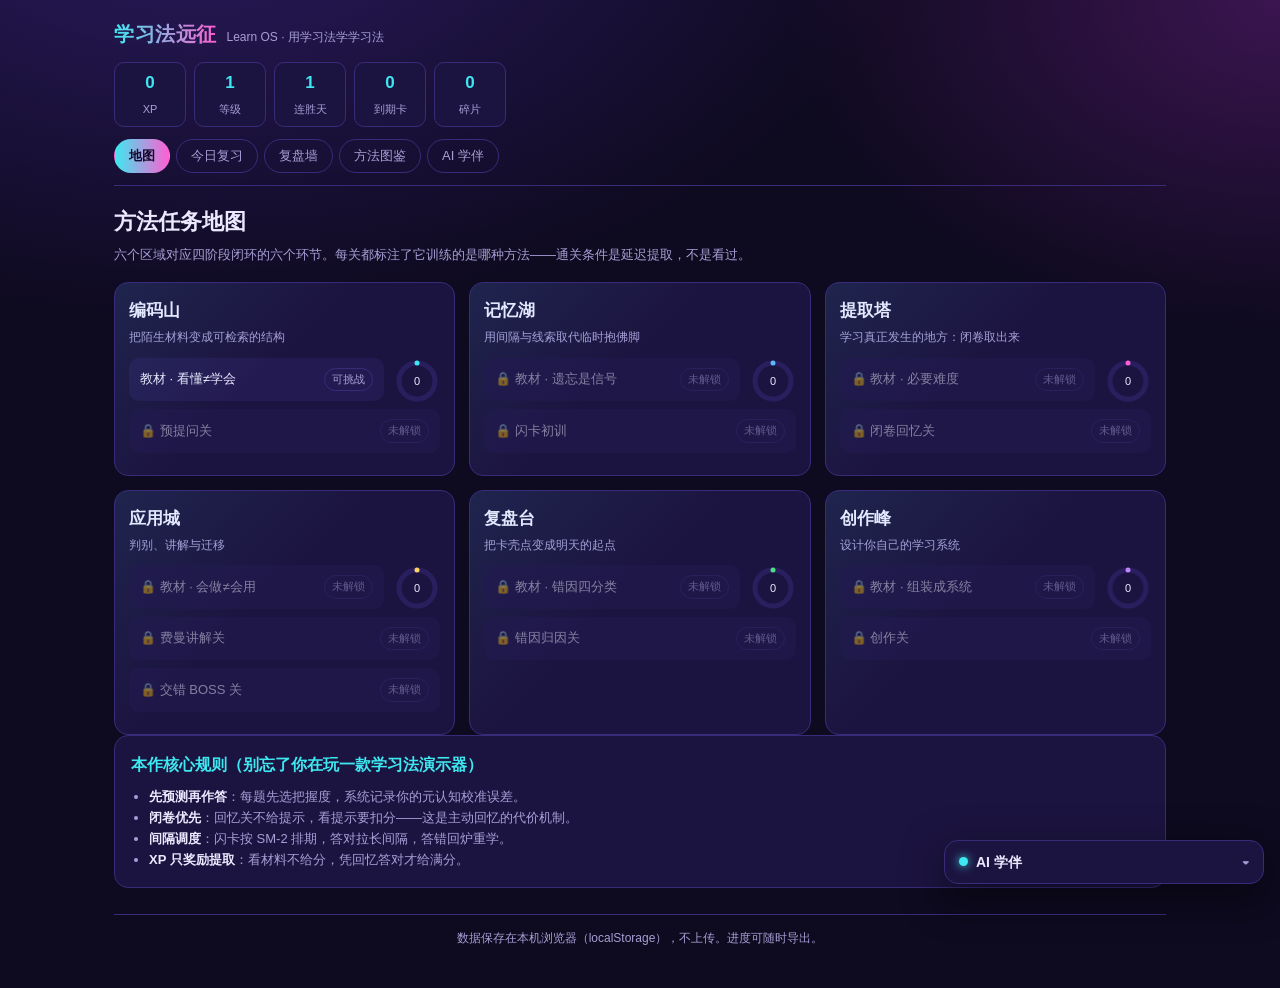
==== docs/index.html @ 6e278522 "docs: 加 GitHub Pages 在线试玩（脚手架 + 示例内容）" ====
<!DOCTYPE html>
<html lang="zh-CN">
<head>
<meta charset="utf-8">
<meta name="viewport" content="width=device-width,initial-scale=1,viewport-fit=cover">
<title>学习法远征 · Learn OS</title>
<link rel="stylesheet" href="styles.css">
</head>
<body>

<div id="app">

  <!-- ============ 顶部 HUD ============ -->
  <header class="hud">
    <div class="hud-left">
      <div class="logo">学习法远征</div>
      <div class="sub">Learn OS · 用学习法学学习法</div>
    </div>
    <div class="hud-stats">
      <div class="stat"><span class="v" id="hud-xp">0</span><span class="k">XP</span></div>
      <div class="stat"><span class="v" id="hud-lv">1</span><span class="k">等级</span></div>
      <div class="stat"><span class="v" id="hud-streak">0</span><span class="k">连胜天</span></div>
      <div class="stat"><span class="v" id="hud-due">0</span><span class="k">到期卡</span></div>
      <div class="stat"><span class="v" id="hud-frag">0</span><span class="k">碎片</span></div>
    </div>
    <nav class="hud-nav">
      <button class="tab active" data-view="map">地图</button>
      <button class="tab" data-view="recall">今日复习</button>
      <button class="tab" data-view="wall">复盘墙</button>
      <button class="tab" data-view="library">方法图鉴</button>
      <button class="tab" data-view="companion">AI 学伴</button>
    </nav>
  </header>

  <!-- ============ 主区 ============ -->
  <main id="main">

    <!-- ---------- 地图视图 ---------- -->
    <section class="view" id="view-map">
      <div class="view-head">
        <h1>方法任务地图</h1>
        <p>六个区域对应四阶段闭环的六个环节。每关都标注了它训练的是哪种方法——通关条件是延迟提取，不是看过。</p>
      </div>
      <div class="map" id="map-grid"></div>

      <div class="panel">
        <h3>本作核心规则（别忘了你在玩一款学习法演示器）</h3>
        <ul class="rules">
          <li><b>先预测再作答</b>：每题先选把握度，系统记录你的元认知校准误差。</li>
          <li><b>闭卷优先</b>：回忆关不给提示，看提示要扣分——这是主动回忆的代价机制。</li>
          <li><b>间隔调度</b>：闪卡按 SM-2 排期，答对拉长间隔，答错回炉重学。</li>
          <li><b>XP 只奖励提取</b>：看材料不给分，凭回忆答对才给满分。</li>
        </ul>
      </div>
    </section>

    <!-- ---------- 今日复习（SM-2 队列） ---------- -->
    <section class="view hidden" id="view-recall">
      <div class="view-head">
        <h1>今日复习队列</h1>
        <p>SM-2 调度：到期卡优先，新卡每日上限 20 张。评分决定下次出现的时间，答错立刻回炉。</p>
      </div>
      <div class="recall-wrap">
        <div class="card-box" id="recall-box">
          <div class="card-face" id="recall-front"></div>
          <div class="card-face hidden" id="recall-back"></div>
          <div class="card-meta" id="recall-meta"></div>
        </div>
        <div class="grade-row hidden" id="recall-grades">
          <button class="g g1" data-g="1">忘记</button>
          <button class="g g3" data-g="3">困难</button>
          <button class="g g4" data-g="4">良好</button>
          <button class="g g5" data-g="5">轻松</button>
        </div>
        <div class="row-btns">
          <button class="btn primary" id="recall-show">显示答案</button>
          <button class="btn ghost" id="recall-skip">跳过本张</button>
        </div>
        <div class="queue-info" id="queue-info"></div>
      </div>
    </section>

    <!-- ---------- 复盘墙 ---------- -->
    <section class="view hidden" id="view-wall">
      <div class="view-head">
        <h1>复盘成就墙</h1>
        <p>这里不显示你"学了多久"，只显示你能取出来多少。</p>
      </div>
      <div class="wall-grid">
        <div class="panel">
          <h3>六区域掌握度</h3>
          <div id="mastery-rings" class="rings"></div>
        </div>
        <div class="panel">
          <h3>错因分布</h3>
          <div id="mistake-bars" class="bars"></div>
          <p class="hint">知识性错误占比下降才算真进步；表达类错误下降可能只是熟练度。</p>
        </div>
        <div class="panel">
          <h3>元认知校准</h3>
          <div id="calib" class="calib"></div>
          <p class="hint">校准误差 = |预测正确率 − 实际正确率|。误差越小，你越清楚自己哪里不会。</p>
        </div>
        <div class="panel">
          <h3>连胜日历 · 近 14 天</h3>
          <div id="streak-cal" class="cal"></div>
        </div>
        <div class="panel">
          <h3>成就</h3>
          <div id="achv" class="achv"></div>
        </div>
        <div class="panel">
          <h3>数据导出</h3>
          <p class="hint">所有进度可导出，避免平台锁定与黑箱算法。</p>
          <div class="row-btns">
            <button class="btn" id="exp-csv">导出 Anki 卡包 (CSV)</button>
            <button class="btn" id="exp-json">导出学习日志 (JSON)</button>
            <button class="btn danger" id="exp-reset">清空进度</button>
          </div>
        </div>
      </div>
    </section>

    <!-- ---------- 方法图鉴 ---------- -->
    <section class="view hidden" id="view-library">
      <div class="view-head">
        <h1>18 种方法图鉴</h1>
        <p>按证据强度分层：第一梯队无条件优先，第二梯队基础扎实后叠加，辅助类只做配角，最后一类请当反面教材。</p>
        <div class="row-btns" id="lib-filter">
          <button class="btn small" data-f="all">全部 18</button>
          <button class="btn small" data-f="1">第一梯队</button>
          <button class="btn small" data-f="2">第二梯队</button>
          <button class="btn small" data-f="3">辅助</button>
          <button class="btn small" data-f="4">误传</button>
        </div>
      </div>
      <div class="lib-grid" id="lib-grid"></div>
    </section>

    <!-- ---------- AI 学伴 ---------- -->
    <section class="view hidden" id="view-companion">
      <div class="view-head">
        <h1>AI 学伴 · 提示词库</h1>
        <p>规则：AI 只做追问者、生成器、诊断者。默认不给你答案，你独立作答之后它才批改。下面是可直接复制的提示词。</p>
      </div>
      <div class="prompt-grid" id="prompt-grid"></div>
      <div class="panel">
        <h3>三条不可让渡的红线</h3>
        <ul class="rules">
          <li><b>先生成，后辅助</b>：任何任务先独立做，AI 只做批改与追问。</li>
          <li><b>答案不算产出</b>：不看 AI 文本重写一次，才算完成。</li>
          <li><b>事实必核查</b>：AI 给的数字与引用，一律二次检索。</li>
        </ul>
      </div>
    </section>

    <!-- ---------- 关卡视图 ---------- -->
    <section class="view hidden" id="view-level">
      <button class="btn ghost back" id="level-back">← 返回地图</button>
      <div class="level-head">
        <div class="lv-tag" id="lv-tag"></div>
        <h1 id="lv-title"></h1>
        <p id="lv-brief"></p>
        <div class="lv-method" id="lv-method"></div>
      </div>
      <div class="progress-line"><div class="progress-bar" id="lv-progress"></div></div>
      <div class="stage" id="lv-stage"></div>
      <div class="row-btns" id="lv-actions"></div>
      <div class="feedback hidden" id="lv-feedback"></div>
    </section>

  </main>

  <!-- ============ AI 学伴浮动面板 ============ -->
  <aside id="npc" class="npc">
    <div class="npc-head" id="npc-toggle">
      <span class="dot"></span>
      <span>AI 学伴</span>
      <span class="caret">▾</span>
    </div>
    <div class="npc-body" id="npc-body">
      <div class="chat" id="npc-chat"></div>
      <input id="npc-input" class="npc-input" placeholder="先写下你自己的答案，再让学伴追问…">
      <div class="row-btns">
        <button class="btn small" id="npc-ask">让学伴追问</button>
        <button class="btn small ghost" id="npc-mode">模式：只追问</button>
      </div>
      <div class="npc-tip">学伴默认不给答案。切到"批改"模式才会评价你的作答。</div>
    </div>
  </aside>

  <footer class="foot">
    数据保存在本机浏览器（localStorage），不上传。进度可随时导出。
  </footer>
</div>

<script src="data.js"></script>
<script src="lessons.js"></script>
<script src="engine.js"></script>
<script src="app.js"></script>
</body>
</html>
---- docs/styles.css ----
:root{
  --bg:#0e0a1f; --bg2:#161033; --panel:#1c1440; --panel2:#241a52;
  --line:#3a2b7a; --txt:#ece9ff; --dim:#a79fd6;
  --cyan:#3ee8f0; --mag:#ff5fd2; --gold:#ffd166; --ok:#4ade80; --bad:#ff6b6b;
  --radius:14px;
}
*{box-sizing:border-box;-webkit-tap-highlight-color:transparent}
html,body{margin:0;padding:0}
body{
  background:radial-gradient(1200px 700px at 15% -10%,#2a1a5e 0%,transparent 60%),
             radial-gradient(900px 600px at 100% 0%,#3b1550 0%,transparent 55%),
             var(--bg);
  color:var(--txt);
  font-family:-apple-system,BlinkMacSystemFont,"PingFang SC","Microsoft YaHei","Helvetica Neue",Arial,sans-serif;
  font-size:15px; line-height:1.6; min-height:100vh;
}
#app{max-width:1080px;margin:0 auto;padding:0 14px 40px}
.hidden{display:none !important}
h1{font-size:22px;margin:0 0 6px}
h3{margin:0 0 10px;font-size:16px;color:var(--cyan)}
p{margin:0 0 10px}

/* ---------- HUD ---------- */
.hud{padding:18px 0 12px;border-bottom:1px solid var(--line);margin-bottom:18px}
.hud-left{display:flex;align-items:baseline;gap:10px;flex-wrap:wrap}
.logo{font-size:20px;font-weight:800;letter-spacing:.5px;
  background:linear-gradient(90deg,var(--cyan),var(--mag));-webkit-background-clip:text;background-clip:text;color:transparent}
.sub{color:var(--dim);font-size:12px}
.hud-stats{display:flex;gap:8px;flex-wrap:wrap;margin:12px 0}
.stat{background:var(--panel);border:1px solid var(--line);border-radius:10px;padding:6px 12px;min-width:72px;text-align:center}
.stat .v{display:block;font-weight:800;font-size:17px;color:var(--cyan)}
.stat .k{font-size:11px;color:var(--dim)}
.hud-nav{display:flex;gap:6px;flex-wrap:wrap;margin-top:6px}
.tab{background:transparent;border:1px solid var(--line);color:var(--dim);
  padding:7px 14px;border-radius:999px;font-size:13px;cursor:pointer}
.tab.active{background:linear-gradient(90deg,var(--cyan),var(--mag));color:#12082a;border-color:transparent;font-weight:700}
.tab:hover{color:var(--txt)}

/* ---------- 通用 ---------- */
.view-head{margin-bottom:16px}
.view-head p{color:var(--dim);font-size:13px;max-width:720px}
.panel{background:var(--panel);border:1px solid var(--line);border-radius:var(--radius);padding:16px;margin-bottom:14px}
.rules{margin:0;padding-left:18px;color:var(--dim);font-size:13px}
.rules b{color:var(--txt)}
.hint{color:var(--dim);font-size:12px}
.btn{background:var(--panel2);border:1px solid var(--line);color:var(--txt);
  padding:10px 16px;border-radius:10px;cursor:pointer;font-size:14px}
.btn:hover{border-color:var(--cyan)}
.btn.primary{background:linear-gradient(90deg,var(--cyan),#5ab8ff);color:#0b0620;font-weight:700;border-color:transparent}
.btn.ghost{background:transparent}
.btn.danger{border-color:#7a2b4a;color:#ff9bb0}
.btn.small{padding:7px 12px;font-size:13px}
.btn:disabled{opacity:.45;cursor:not-allowed}
.row-btns{display:flex;gap:8px;flex-wrap:wrap;margin-top:12px}

/* ---------- 地图 ---------- */
.map{display:grid;grid-template-columns:repeat(auto-fill,minmax(300px,1fr));gap:14px}
.region{background:var(--panel);border:1px solid var(--line);border-radius:var(--radius);padding:14px;position:relative;overflow:hidden}
.region:before{content:"";position:absolute;inset:0;background:linear-gradient(135deg,rgba(62,232,240,.08),transparent 45%);pointer-events:none}
.region h2{margin:0 0 4px;font-size:17px}
.region .rdesc{color:var(--dim);font-size:12px;margin-bottom:10px}
.ring{width:46px;height:46px;float:right;margin-left:10px}
.lvlist{list-style:none;margin:0;padding:0}
.lvitem{display:flex;align-items:center;gap:10px;padding:9px 10px;border-radius:10px;
  background:var(--panel2);border:1px solid transparent;margin-bottom:8px;cursor:pointer;font-size:13px}
.lvitem:hover{border-color:var(--cyan)}
.lvitem.locked{opacity:.5;cursor:not-allowed}
.lvitem.done{border-color:rgba(74,222,128,.5)}
.lvitem .lvname{flex:1}
.lvitem .badge{font-size:11px;color:var(--dim);border:1px solid var(--line);padding:2px 7px;border-radius:999px}
.lvitem .best{color:var(--gold);font-size:12px;font-weight:700}

/* ---------- 闪卡 ---------- */
.recall-wrap{max-width:760px}
.card-box{background:var(--panel);border:1px solid var(--line);border-radius:16px;padding:26px 20px;min-height:190px;
  display:flex;flex-direction:column;justify-content:center;align-items:center;text-align:center}
.card-face{font-size:18px;line-height:1.7}
.card-face .q{color:var(--cyan);font-weight:700;display:block;margin-bottom:8px;font-size:14px}
.card-meta{margin-top:14px;font-size:12px;color:var(--dim)}
.grade-row{display:flex;gap:8px;margin-top:14px;flex-wrap:wrap}
.g{flex:1;min-width:80px;padding:12px;border-radius:10px;border:1px solid var(--line);background:var(--panel);color:var(--txt);cursor:pointer;font-size:14px}
.g1{border-color:#7a3b3b}.g3{border-color:#7a6a3b}.g4{border-color:#3b7a5a}.g5{border-color:#3b7a7a}
.g small{display:block;font-size:11px;color:var(--dim)}
.queue-info{margin-top:14px;color:var(--dim);font-size:13px}

/* ---------- 复盘墙 ---------- */
.wall-grid{display:grid;grid-template-columns:repeat(auto-fill,minmax(300px,1fr));gap:14px}
.rings{display:grid;grid-template-columns:repeat(3,1fr);gap:10px}
.ring-cell{text-align:center}
.ring-cell span{display:block;font-size:12px;color:var(--dim);margin-top:4px}
.bars .bar{margin-bottom:9px}
.bars .bar .lb{display:flex;justify-content:space-between;font-size:12px;color:var(--dim)}
.bars .bar .tr{height:8px;background:var(--panel2);border-radius:6px;overflow:hidden;margin-top:3px}
.bars .bar .fl{height:100%;background:linear-gradient(90deg,var(--mag),var(--cyan))}
.calib .big{font-size:30px;font-weight:800;color:var(--gold)}
.calib .sm{color:var(--dim);font-size:12px}
.cal{display:grid;grid-template-columns:repeat(14,1fr);gap:5px}
.cal i{height:26px;border-radius:6px;background:var(--panel2);display:block}
.cal i.on{background:linear-gradient(180deg,var(--cyan),var(--mag))}
.achv{display:flex;flex-wrap:wrap;gap:8px}
.achv span{border:1px solid var(--line);border-radius:999px;padding:5px 12px;font-size:12px;color:var(--dim)}
.achv span.got{border-color:var(--gold);color:var(--gold);font-weight:700}

/* ---------- 提示词 ---------- */
.prompt-grid{display:grid;grid-template-columns:repeat(auto-fill,minmax(320px,1fr));gap:14px}
.pcard{background:var(--panel);border:1px solid var(--line);border-radius:var(--radius);padding:14px}
.pcard h4{margin:0 0 4px;font-size:15px}
.pcard .role{font-size:12px;color:var(--mag);margin-bottom:8px}
.pcard pre{white-space:pre-wrap;background:#120c2c;border:1px solid var(--line);border-radius:10px;
  padding:10px;font-size:12.5px;color:#d8d2ff;margin:0 0 10px;line-height:1.6;
  font-family:-apple-system,"PingFang SC",sans-serif}

/* ---------- 关卡 ---------- */
.back{margin-bottom:12px}
.level-head{margin-bottom:14px}
.lv-tag{display:inline-block;font-size:12px;color:var(--cyan);border:1px solid var(--line);
  padding:3px 10px;border-radius:999px;margin-bottom:8px}
.lv-method{font-size:12px;color:var(--dim);margin-top:6px}
.lv-method b{color:var(--mag)}
.progress-line{height:6px;background:var(--panel2);border-radius:4px;overflow:hidden;margin-bottom:16px}
.progress-bar{height:100%;width:0;background:linear-gradient(90deg,var(--cyan),var(--mag));transition:width .3s}
.stage{background:var(--panel);border:1px solid var(--line);border-radius:var(--radius);padding:18px;min-height:180px}
.stage h4{margin:0 0 10px;font-size:16px}
.material{background:#120c2c;border-left:3px solid var(--cyan);padding:12px;border-radius:8px;
  font-size:13.5px;color:#d8d2ff;margin-bottom:14px;white-space:pre-wrap}
.opts{display:grid;gap:9px}
.opt{background:var(--panel2);border:1px solid var(--line);border-radius:10px;padding:11px 13px;cursor:pointer;font-size:14px;text-align:left;color:var(--txt)}
.opt:hover{border-color:var(--cyan)}
.opt.sel{border-color:var(--cyan);background:#2a1f5e}
.opt.right{border-color:var(--ok);background:rgba(74,222,128,.12)}
.opt.wrong{border-color:var(--bad);background:rgba(255,107,107,.12)}
textarea.ans{width:100%;min-height:120px;background:#120c2c;border:1px solid var(--line);border-radius:10px;
  color:var(--txt);padding:12px;font-size:14px;line-height:1.7;resize:vertical;
  font-family:-apple-system,"PingFang SC",sans-serif}
.conf-row{display:flex;gap:8px;align-items:center;margin:12px 0;flex-wrap:wrap}
.conf{background:var(--panel2);border:1px solid var(--line);border-radius:8px;padding:7px 12px;cursor:pointer;font-size:13px;color:var(--txt)}
.conf.sel{border-color:var(--mag);color:var(--mag);font-weight:700}
.feedback{margin-top:14px;background:var(--panel);border:1px solid var(--line);border-left:3px solid var(--cyan);
  border-radius:10px;padding:14px;font-size:13.5px}
.feedback.bad{border-left-color:var(--bad)}
.feedback.good{border-left-color:var(--ok)}
.feedback .kwd{color:var(--gold)}
.boss-mix{display:flex;gap:8px;flex-wrap:wrap;margin-bottom:12px}
.pill{border:1px solid var(--line);border-radius:999px;padding:4px 11px;font-size:12px;color:var(--dim)}
.pill.hot{border-color:var(--mag);color:var(--mag)}

/* ---------- NPC ---------- */
.npc{position:fixed;right:16px;bottom:16px;width:320px;max-width:calc(100vw - 32px);
  background:var(--panel);border:1px solid var(--line);border-radius:14px;overflow:hidden;z-index:50;
  box-shadow:0 12px 40px rgba(0,0,0,.5)}
.npc-head{display:flex;align-items:center;gap:8px;padding:10px 14px;cursor:pointer;font-size:14px;font-weight:700}
.npc-head .dot{width:9px;height:9px;border-radius:50%;background:var(--cyan);box-shadow:0 0 10px var(--cyan)}
.npc-head .caret{margin-left:auto;color:var(--dim)}
.npc-body{padding:0 14px 14px;display:none}
.npc.open .npc-body{display:block}
.chat{max-height:220px;overflow:auto;background:#120c2c;border:1px solid var(--line);border-radius:10px;padding:10px;margin-bottom:10px;font-size:13px}
.chat div{margin-bottom:8px}
.chat .me{text-align:right;color:var(--cyan)}
.chat .ai{color:#e6dfff}
.chat .ai:before{content:"学伴 · ";color:var(--mag)}
.npc-input{width:100%;background:#120c2c;border:1px solid var(--line);border-radius:10px;color:var(--txt);padding:9px;font-size:13px;
  font-family:inherit}
.npc-tip{font-size:11px;color:var(--dim);margin-top:8px}
.foot{text-align:center;color:var(--dim);font-size:12px;margin-top:26px;padding-top:14px;border-top:1px solid var(--line)}

@media (max-width:640px){
  .hud-stats .stat{min-width:60px;padding:5px 9px}
  .stat .v{font-size:15px}
  .npc{width:calc(100vw - 24px);right:12px;bottom:12px}
  .rings{grid-template-columns:repeat(2,1fr)}
  .cal{grid-template-columns:repeat(7,1fr)}
}

/* ---------- 方法图鉴 ---------- */
.lib-grid{display:grid;grid-template-columns:repeat(auto-fill,minmax(300px,1fr));gap:14px}
.mcard{background:var(--panel);border:1px solid var(--line);border-radius:var(--radius);padding:14px}
.mcard.t1{border-left:3px solid var(--cyan)}
.mcard.t2{border-left:3px solid var(--mag)}
.mcard.t3{border-left:3px solid var(--dim)}
.mcard.t4{border-left:3px solid var(--bad)}
.mcard h4{margin:0 0 6px;font-size:15px;display:flex;justify-content:space-between;gap:8px;align-items:baseline}
.mcard .rate{font-size:11px;color:var(--gold);white-space:nowrap}
.mcard .num{font-size:12px;color:var(--cyan);margin-bottom:6px}
.mcard .why{font-size:12.5px;color:var(--dim);margin-bottom:8px}
.mcard ol{margin:0 0 8px;padding-left:18px;font-size:12.5px}
.mcard ol li{margin-bottom:3px}
.mcard .mis{font-size:12px;color:#ff9bb0;border-top:1px dashed var(--line);padding-top:8px}
.mcard .tiername{font-size:11px;color:var(--dim);margin-bottom:8px}

/* ---------- 教材关 ---------- */
.lesson-step{font-size:12px;color:var(--dim);margin-bottom:10px;letter-spacing:.5px}
.essence{background:linear-gradient(90deg,rgba(62,232,240,.14),transparent);
  border-left:3px solid var(--cyan);padding:12px 14px;border-radius:8px;font-size:15px;font-weight:700;margin-top:10px}
.material.hook{border-left-color:var(--gold);font-size:14px}
.blk{background:var(--panel2);border:1px solid var(--line);border-radius:10px;padding:12px 14px;margin-bottom:10px;font-size:13.5px;line-height:1.75}
.blk-t{font-size:12px;color:var(--cyan);margin-bottom:6px;font-weight:700}
pre.viz{white-space:pre-wrap;background:#120c2c;border:1px solid var(--line);border-radius:8px;padding:12px;
  font-size:13px;color:#cfc7ff;margin:0;line-height:1.8;font-family:ui-monospace,Menlo,Consolas,monospace}

/* ---------- 生动化卡背 ---------- */
.vivid{text-align:left;font-size:13.5px;line-height:1.85;white-space:pre-wrap}
.vivid b{color:var(--gold)}

/* ---------- 初见面状态标签 ---------- */
.tag-new,.tag-ok{display:inline-block;font-size:11px;padding:2px 8px;border-radius:999px;margin-right:6px;font-weight:700}
.tag-new{background:rgba(255,107,107,.16);border:1px solid #7a3b3b;color:#ff9bb0}
.tag-ok{background:rgba(74,222,128,.14);border:1px solid #3b7a5a;color:#86efac}
.card-meta{font-size:12px;color:var(--dim);line-height:1.6}
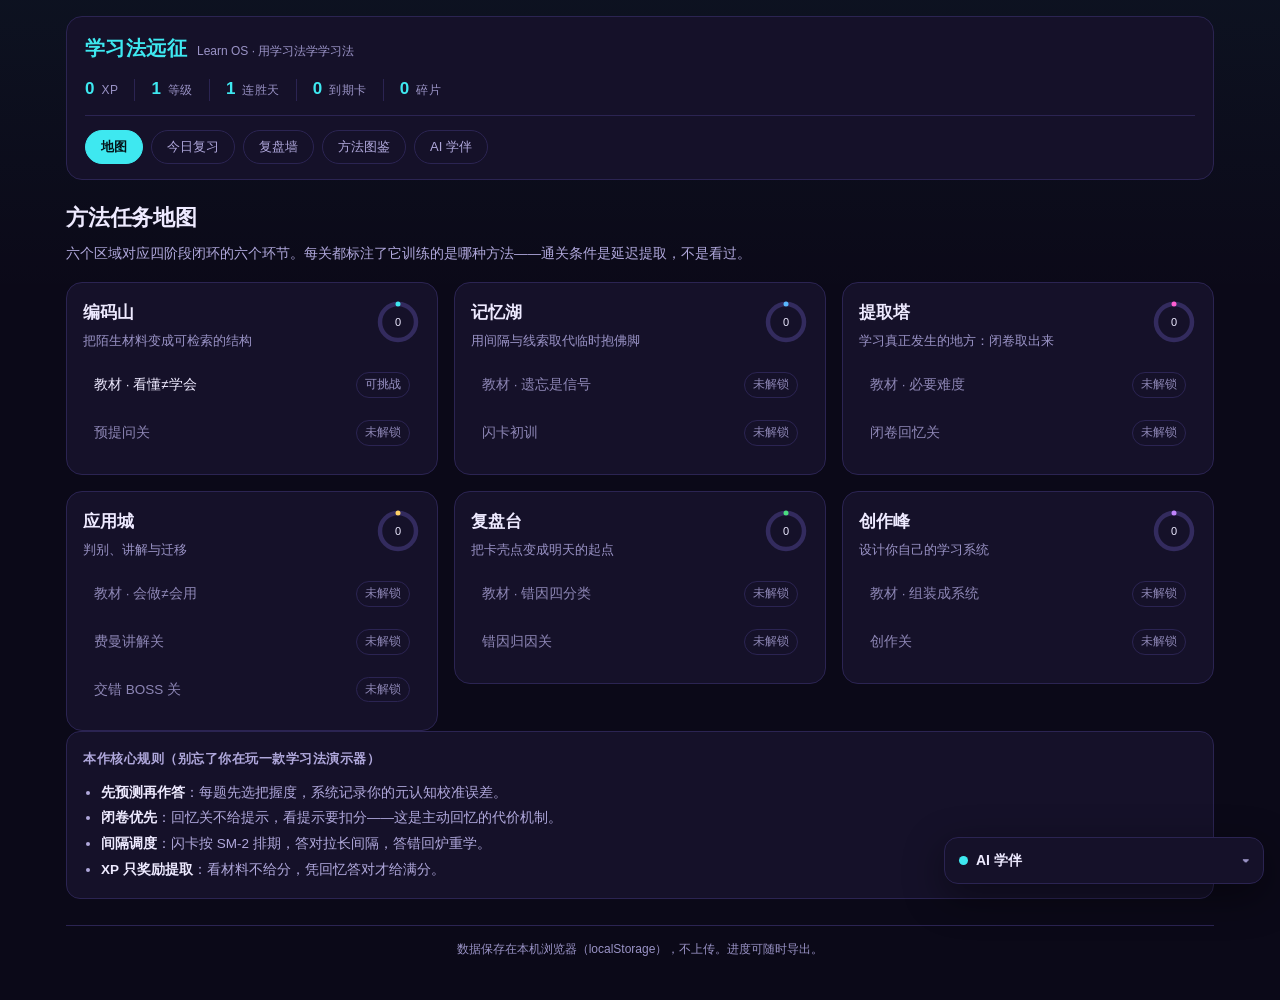
==== commit 1c07dc96: "style: 把精读站的界面规范同步到脚手架 - 表面三级 --surf1/2/3（全部带紫调），替代原来的纯色深底 - 7 处 border-left 色条 → 同色淡底 + 1px 同色描边（ma" ====
--- a/docs/index.html
+++ b/docs/index.html
@@ -44,7 +44,7 @@
       <div class="map" id="map-grid"></div>
 
       <div class="panel">
-        <h3>本作核心规则（别忘了你在玩一款学习法演示器）</h3>
+        <h2>本作核心规则（别忘了你在玩一款学习法演示器）</h2>
         <ul class="rules">
           <li><b>先预测再作答</b>：每题先选把握度，系统记录你的元认知校准误差。</li>
           <li><b>闭卷优先</b>：回忆关不给提示，看提示要扣分——这是主动回忆的代价机制。</li>
@@ -88,29 +88,29 @@
       </div>
       <div class="wall-grid">
         <div class="panel">
-          <h3>六区域掌握度</h3>
+          <h2>六区域掌握度</h2>
           <div id="mastery-rings" class="rings"></div>
         </div>
         <div class="panel">
-          <h3>错因分布</h3>
+          <h2>错因分布</h2>
           <div id="mistake-bars" class="bars"></div>
           <p class="hint">知识性错误占比下降才算真进步；表达类错误下降可能只是熟练度。</p>
         </div>
         <div class="panel">
-          <h3>元认知校准</h3>
+          <h2>元认知校准</h2>
           <div id="calib" class="calib"></div>
           <p class="hint">校准误差 = |预测正确率 − 实际正确率|。误差越小，你越清楚自己哪里不会。</p>
         </div>
         <div class="panel">
-          <h3>连胜日历 · 近 14 天</h3>
+          <h2>连胜日历 · 近 14 天</h2>
           <div id="streak-cal" class="cal"></div>
         </div>
         <div class="panel">
-          <h3>成就</h3>
+          <h2>成就</h2>
           <div id="achv" class="achv"></div>
         </div>
         <div class="panel">
-          <h3>数据导出</h3>
+          <h2>数据导出</h2>
           <p class="hint">所有进度可导出，避免平台锁定与黑箱算法。</p>
           <div class="row-btns">
             <button class="btn" id="exp-csv">导出 Anki 卡包 (CSV)</button>
@@ -145,7 +145,7 @@
       </div>
       <div class="prompt-grid" id="prompt-grid"></div>
       <div class="panel">
-        <h3>三条不可让渡的红线</h3>
+        <h2>三条不可让渡的红线</h2>
         <ul class="rules">
           <li><b>先生成，后辅助</b>：任何任务先独立做，AI 只做批改与追问。</li>
           <li><b>答案不算产出</b>：不看 AI 文本重写一次，才算完成。</li>
--- a/docs/styles.css
+++ b/docs/styles.css
@@ -1,208 +1,282 @@
+/* ============================================================
+   learn-site-builder · scaffold 样式
+   设计取向：深色、紫调、单一信号色。三条禁止：
+     · 不用左侧色条（callout 用「同色淡底 + 同色 1px 描边 + 同色标题」）
+     · 不用装饰性渐变（文字渐变 / 按钮渐变 / 径向光晕一律不要）
+     · 不嵌套卡片（正文容器本身不做成卡片）
+   ============================================================ */
 :root{
-  --bg:#0e0a1f; --bg2:#161033; --panel:#1c1440; --panel2:#241a52;
-  --line:#3a2b7a; --txt:#ece9ff; --dim:#a79fd6;
-  --cyan:#3ee8f0; --mag:#ff5fd2; --gold:#ffd166; --ok:#4ade80; --bad:#ff6b6b;
+  /* 表面：三级明度，全部带紫调，不用纯黑纯灰 */
+  --bg:#0b0918;
+  --surf1:#151129;
+  --surf2:#1c1735;
+  --surf3:#241d45;
+  /* 旧变量名保留，避免 JS 内联样式失效 */
+  --panel:var(--surf1);
+  --panel2:var(--surf2);
+  --line:#2b2452;
+  --line2:#3d3470;
+  /* 文字 */
+  --txt:#eeeaff;
+  --dim:#b0a8dc;
+  --hint:#9a93c6;
+  /* 信号色：只有一支电青；金给成就，品红只给 AI */
+  --cyan:#3ee8f0;
+  --cyan-ink:#04141a;
+  --mag:#ff5fd2;
+  --gold:#ffd166;
+  --ok:#4ade80;
+  --bad:#ff7a7a;
   --radius:14px;
 }
 *{box-sizing:border-box;-webkit-tap-highlight-color:transparent}
 html,body{margin:0;padding:0}
 body{
-  background:radial-gradient(1200px 700px at 15% -10%,#2a1a5e 0%,transparent 60%),
-             radial-gradient(900px 600px at 100% 0%,#3b1550 0%,transparent 55%),
-             var(--bg);
+  background-color:var(--bg);
+  /* 顶部一层极淡的冷色洗底，取代原来的两团径向光晕 */
+  background-image:linear-gradient(180deg,rgba(62,232,240,.04),rgba(62,232,240,0) 300px);
+  background-attachment:fixed;
   color:var(--txt);
   font-family:-apple-system,BlinkMacSystemFont,"PingFang SC","Microsoft YaHei","Helvetica Neue",Arial,sans-serif;
-  font-size:15px; line-height:1.6; min-height:100vh;
-}
-#app{max-width:1080px;margin:0 auto;padding:0 14px 40px}
+  font-size:15px; line-height:1.65; min-height:100vh;
+  -webkit-font-smoothing:antialiased;
+}
+#app{max-width:1180px;margin:0 auto;padding:0 16px 40px}
 .hidden{display:none !important}
-h1{font-size:22px;margin:0 0 6px}
-h3{margin:0 0 10px;font-size:16px;color:var(--cyan)}
+h1{font-size:22px;margin:0 0 6px;letter-spacing:-.01em}
+h2{margin:0 0 10px;font-size:16px;font-weight:700;color:var(--txt);letter-spacing:0}
+h3{margin:0 0 8px;font-size:14px;font-weight:700;color:var(--dim)}
 p{margin:0 0 10px}
 
+/* ---------- 浏览器自带的那些面 ----------
+   选中态、焦点环、滚动条、光标、表格数字：这些也是设计的一部分 */
+::selection{background:rgba(62,232,240,.26);color:#fff}
+:focus-visible{outline:2px solid var(--cyan);outline-offset:2px;border-radius:6px}
+input,textarea,select{caret-color:var(--cyan)}
+a{color:var(--cyan);text-underline-offset:2px}
+*{scrollbar-width:thin;scrollbar-color:rgba(176,168,220,.28) transparent}
+::-webkit-scrollbar{width:10px;height:10px}
+::-webkit-scrollbar-track{background:transparent}
+::-webkit-scrollbar-thumb{background:rgba(176,168,220,.24);border-radius:6px;border:3px solid transparent;background-clip:content-box}
+::-webkit-scrollbar-thumb:hover{background:rgba(176,168,220,.4);background-clip:content-box}
+
 /* ---------- HUD ---------- */
-.hud{padding:18px 0 12px;border-bottom:1px solid var(--line);margin-bottom:18px}
+.hud{background:var(--surf1);border:1px solid var(--line);border-radius:16px;
+  padding:15px 18px;margin:16px 0 20px}
 .hud-left{display:flex;align-items:baseline;gap:10px;flex-wrap:wrap}
-.logo{font-size:20px;font-weight:800;letter-spacing:.5px;
-  background:linear-gradient(90deg,var(--cyan),var(--mag));-webkit-background-clip:text;background-clip:text;color:transparent}
-.sub{color:var(--dim);font-size:12px}
-.hud-stats{display:flex;gap:8px;flex-wrap:wrap;margin:12px 0}
-.stat{background:var(--panel);border:1px solid var(--line);border-radius:10px;padding:6px 12px;min-width:72px;text-align:center}
-.stat .v{display:block;font-weight:800;font-size:17px;color:var(--cyan)}
-.stat .k{font-size:11px;color:var(--dim)}
-.hud-nav{display:flex;gap:6px;flex-wrap:wrap;margin-top:6px}
+.logo{font-size:20px;font-weight:800;letter-spacing:.02em;color:var(--cyan)}
+.sub{color:var(--hint);font-size:12px}
+/* 五个小卡改成一条信息带：首屏省下约 40px，也不再有「仪表盘卡片墙」的味道 */
+.hud-stats{display:flex;flex-wrap:wrap;align-items:baseline;margin:14px 0 0;gap:0}
+.stat{display:flex;align-items:baseline;gap:7px;min-width:0;padding:0 16px;
+  border:0;border-left:1px solid var(--line);background:none;text-align:left}
+.stat:first-child{padding-left:0;border-left:0}
+.stat .v{display:inline;font-weight:800;font-size:17px;color:var(--cyan);
+  font-variant-numeric:tabular-nums;line-height:1.2}
+.stat .k{display:inline;font-size:12px;color:var(--hint);letter-spacing:.04em}
+.hud-nav{display:flex;gap:8px;flex-wrap:wrap;margin-top:14px;padding-top:14px;border-top:1px solid var(--line)}
 .tab{background:transparent;border:1px solid var(--line);color:var(--dim);
-  padding:7px 14px;border-radius:999px;font-size:13px;cursor:pointer}
-.tab.active{background:linear-gradient(90deg,var(--cyan),var(--mag));color:#12082a;border-color:transparent;font-weight:700}
-.tab:hover{color:var(--txt)}
+  padding:7px 15px;border-radius:999px;font-size:13px;cursor:pointer;
+  transition:color .13s,border-color .13s,background .13s}
+.tab:hover{color:var(--txt);border-color:var(--line2)}
+.tab.active{background:var(--cyan);border-color:var(--cyan);color:var(--cyan-ink);font-weight:700}
 
 /* ---------- 通用 ---------- */
 .view-head{margin-bottom:16px}
-.view-head p{color:var(--dim);font-size:13px;max-width:720px}
-.panel{background:var(--panel);border:1px solid var(--line);border-radius:var(--radius);padding:16px;margin-bottom:14px}
-.rules{margin:0;padding-left:18px;color:var(--dim);font-size:13px}
+.view-head p{color:var(--dim);font-size:13.5px;max-width:720px;line-height:1.75}
+.panel{background:var(--surf1);border:1px solid var(--line);border-radius:var(--radius);padding:16px;margin-bottom:14px}
+/* 面板里的小标题：比正文重一档，但不抢信号色 */
+.panel>h2{font-size:13px;color:var(--dim);letter-spacing:.04em;font-weight:700;margin-bottom:10px}
+.rules{margin:0;padding-left:18px;color:var(--dim);font-size:13.5px;line-height:1.9}
 .rules b{color:var(--txt)}
-.hint{color:var(--dim);font-size:12px}
-.btn{background:var(--panel2);border:1px solid var(--line);color:var(--txt);
-  padding:10px 16px;border-radius:10px;cursor:pointer;font-size:14px}
-.btn:hover{border-color:var(--cyan)}
-.btn.primary{background:linear-gradient(90deg,var(--cyan),#5ab8ff);color:#0b0620;font-weight:700;border-color:transparent}
+.hint{color:var(--hint);font-size:12px}
+.btn{background:var(--surf2);border:1px solid var(--line);color:var(--txt);
+  padding:10px 16px;border-radius:10px;cursor:pointer;font-size:14px;
+  transition:border-color .13s,background .13s}
+.btn:hover{border-color:var(--line2);background:var(--surf3)}
+.btn.primary{background:var(--cyan);color:var(--cyan-ink);font-weight:700;border-color:var(--cyan)}
+.btn.primary:hover{background:#63eef5}
 .btn.ghost{background:transparent}
-.btn.danger{border-color:#7a2b4a;color:#ff9bb0}
+.btn.danger{border-color:rgba(255,122,122,.45);color:#ffb3b3}
 .btn.small{padding:7px 12px;font-size:13px}
-.btn:disabled{opacity:.45;cursor:not-allowed}
+.btn:disabled{opacity:.55;cursor:not-allowed}
 .row-btns{display:flex;gap:8px;flex-wrap:wrap;margin-top:12px}
 
 /* ---------- 地图 ---------- */
-.map{display:grid;grid-template-columns:repeat(auto-fill,minmax(300px,1fr));gap:14px}
-.region{background:var(--panel);border:1px solid var(--line);border-radius:var(--radius);padding:14px;position:relative;overflow:hidden}
-.region:before{content:"";position:absolute;inset:0;background:linear-gradient(135deg,rgba(62,232,240,.08),transparent 45%);pointer-events:none}
+.map{display:grid;grid-template-columns:repeat(auto-fill,minmax(320px,1fr));gap:16px;align-items:start}
+.region{background:var(--surf1);border:1px solid var(--line);border-radius:16px;padding:16px;position:relative}
 .region h2{margin:0 0 4px;font-size:17px}
-.region .rdesc{color:var(--dim);font-size:12px;margin-bottom:10px}
-.ring{width:46px;height:46px;float:right;margin-left:10px}
-.lvlist{list-style:none;margin:0;padding:0}
+.region .rdesc{color:var(--hint);font-size:12.5px;margin-bottom:10px;line-height:1.7}
+.region .ring{position:absolute;right:16px;top:16px;width:46px;height:46px}
+.region h2{padding-right:56px}
+.lvlist{list-style:none;margin:10px 0 0;padding:0}
 .lvitem{display:flex;align-items:center;gap:10px;padding:9px 10px;border-radius:10px;
-  background:var(--panel2);border:1px solid transparent;margin-bottom:8px;cursor:pointer;font-size:13px}
-.lvitem:hover{border-color:var(--cyan)}
-.lvitem.locked{opacity:.5;cursor:not-allowed}
-.lvitem.done{border-color:rgba(74,222,128,.5)}
-.lvitem .lvname{flex:1}
-.lvitem .badge{font-size:11px;color:var(--dim);border:1px solid var(--line);padding:2px 7px;border-radius:999px}
-.lvitem .best{color:var(--gold);font-size:12px;font-weight:700}
+  background:transparent;border:1px solid transparent;margin-bottom:2px;cursor:pointer;font-size:13.5px;
+  transition:background .13s}
+.lvitem:hover{background:var(--surf3)}
+.lvitem:focus-visible{outline:2px solid var(--cyan);outline-offset:-2px;background:var(--surf3)}
+.lvitem.locked{cursor:not-allowed}
+.lvitem.locked .lvname,.lvitem.locked .badge{color:#8d86b5}
+.lvitem.done .lvname{color:var(--txt)}
+.lvitem .lvname{flex:1;line-height:1.45}
+.lvitem .badge{font-size:12px;color:var(--hint);border:1px solid var(--line);padding:2px 8px;border-radius:999px}
+.lvitem .best{color:var(--gold);font-size:12.5px;font-weight:700;font-variant-numeric:tabular-nums}
 
 /* ---------- 闪卡 ---------- */
 .recall-wrap{max-width:760px}
-.card-box{background:var(--panel);border:1px solid var(--line);border-radius:16px;padding:26px 20px;min-height:190px;
-  display:flex;flex-direction:column;justify-content:center;align-items:center;text-align:center}
-.card-face{font-size:18px;line-height:1.7}
-.card-face .q{color:var(--cyan);font-weight:700;display:block;margin-bottom:8px;font-size:14px}
-.card-meta{margin-top:14px;font-size:12px;color:var(--dim)}
+.card-box{background:var(--surf1);border:1px solid var(--line);border-radius:16px;padding:28px 24px;min-height:190px;
+  display:flex;flex-direction:column;justify-content:center;align-items:stretch;text-align:left}
+.card-face{font-size:17px;line-height:1.75}
+.card-face .q{color:var(--cyan);font-weight:700;display:block;margin-bottom:10px;font-size:14px}
+.card-meta{margin-top:14px;font-size:12.5px;color:var(--hint);line-height:1.7}
 .grade-row{display:flex;gap:8px;margin-top:14px;flex-wrap:wrap}
-.g{flex:1;min-width:80px;padding:12px;border-radius:10px;border:1px solid var(--line);background:var(--panel);color:var(--txt);cursor:pointer;font-size:14px}
-.g1{border-color:#7a3b3b}.g3{border-color:#7a6a3b}.g4{border-color:#3b7a5a}.g5{border-color:#3b7a7a}
-.g small{display:block;font-size:11px;color:var(--dim)}
-.queue-info{margin-top:14px;color:var(--dim);font-size:13px}
+.g{flex:1;min-width:80px;padding:12px;border-radius:10px;border:1px solid var(--line);
+  background:var(--surf2);color:var(--txt);cursor:pointer;font-size:14px;
+  transition:border-color .13s,background .13s}
+.g:hover{background:var(--surf3)}
+.g1{border-color:rgba(255,122,122,.42)}
+.g3{border-color:rgba(255,209,102,.42)}
+.g4{border-color:rgba(74,222,128,.42)}
+.g5{border-color:rgba(62,232,240,.42)}
+.g small{display:block;font-size:12px;color:var(--hint)}
+.queue-info{margin-top:14px;color:var(--hint);font-size:12.5px;line-height:1.7}
 
 /* ---------- 复盘墙 ---------- */
-.wall-grid{display:grid;grid-template-columns:repeat(auto-fill,minmax(300px,1fr));gap:14px}
-.rings{display:grid;grid-template-columns:repeat(3,1fr);gap:10px}
+.wall-grid{display:grid;grid-template-columns:repeat(auto-fill,minmax(320px,1fr));gap:16px;align-items:start}
+.rings{display:grid;grid-template-columns:repeat(3,1fr);gap:12px}
 .ring-cell{text-align:center}
-.ring-cell span{display:block;font-size:12px;color:var(--dim);margin-top:4px}
-.bars .bar{margin-bottom:9px}
-.bars .bar .lb{display:flex;justify-content:space-between;font-size:12px;color:var(--dim)}
-.bars .bar .tr{height:8px;background:var(--panel2);border-radius:6px;overflow:hidden;margin-top:3px}
-.bars .bar .fl{height:100%;background:linear-gradient(90deg,var(--mag),var(--cyan))}
-.calib .big{font-size:30px;font-weight:800;color:var(--gold)}
-.calib .sm{color:var(--dim);font-size:12px}
+.ring-cell span{display:block;font-size:12px;color:var(--hint);margin-top:6px;line-height:1.45}
+.bars .bar{margin-bottom:10px}
+.bars .bar .lb{display:flex;justify-content:space-between;font-size:12.5px;color:var(--dim)}
+.bars .bar .tr{height:8px;background:var(--surf3);border-radius:6px;overflow:hidden;margin-top:4px}
+.bars .bar .fl{height:100%;background:var(--cyan);border-radius:6px}
+.calib .big{font-size:30px;font-weight:800;color:var(--gold);font-variant-numeric:tabular-nums;line-height:1.2}
+.calib .sm{color:var(--hint);font-size:12.5px}
 .cal{display:grid;grid-template-columns:repeat(14,1fr);gap:5px}
-.cal i{height:26px;border-radius:6px;background:var(--panel2);display:block}
-.cal i.on{background:linear-gradient(180deg,var(--cyan),var(--mag))}
+.cal i{height:26px;border-radius:6px;background:var(--surf3);display:block}
+.cal i.on{background:rgba(62,232,240,.55)}
 .achv{display:flex;flex-wrap:wrap;gap:8px}
-.achv span{border:1px solid var(--line);border-radius:999px;padding:5px 12px;font-size:12px;color:var(--dim)}
-.achv span.got{border-color:var(--gold);color:var(--gold);font-weight:700}
-
-/* ---------- 提示词 ---------- */
-.prompt-grid{display:grid;grid-template-columns:repeat(auto-fill,minmax(320px,1fr));gap:14px}
-.pcard{background:var(--panel);border:1px solid var(--line);border-radius:var(--radius);padding:14px}
-.pcard h4{margin:0 0 4px;font-size:15px}
-.pcard .role{font-size:12px;color:var(--mag);margin-bottom:8px}
-.pcard pre{white-space:pre-wrap;background:#120c2c;border:1px solid var(--line);border-radius:10px;
-  padding:10px;font-size:12.5px;color:#d8d2ff;margin:0 0 10px;line-height:1.6;
+.achv span{border:1px solid var(--line);border-radius:999px;padding:5px 12px;font-size:12.5px;color:var(--hint)}
+.achv span.got{border-color:rgba(255,209,102,.45);color:var(--gold);font-weight:700}
+
+/* ---------- 提示词 / 方法图鉴 ---------- */
+.prompt-grid,.lib-grid{display:grid;grid-template-columns:repeat(auto-fill,minmax(320px,1fr));gap:16px;align-items:start}
+.pcard,.mcard{background:var(--surf1);border:1px solid var(--line);border-radius:var(--radius);padding:16px}
+.pcard h2,.mcard h2{margin:0 0 6px;font-size:15px;display:flex;justify-content:space-between;
+  gap:8px;align-items:baseline;letter-spacing:0}
+.pcard .role{font-size:12.5px;color:var(--mag);margin-bottom:8px}
+.pcard pre{white-space:pre-wrap;background:var(--surf2);border:1px solid var(--line);border-radius:10px;
+  padding:11px 12px;font-size:12.5px;color:#d8d2ff;margin:0 0 10px;line-height:1.75;
   font-family:-apple-system,"PingFang SC",sans-serif}
+/* 四档用「描边色」区分，不再用左侧色条 */
+.mcard.t1{border-color:rgba(62,232,240,.3)}
+.mcard.t2{border-color:rgba(255,95,210,.3)}
+.mcard.t3{border-color:var(--line2)}
+.mcard.t4{border-color:rgba(255,122,122,.32)}
+.mcard .rate{font-size:12px;color:var(--gold);white-space:nowrap}
+.mcard .num{font-size:12.5px;color:var(--cyan);margin-bottom:6px}
+.mcard .why{font-size:13px;color:var(--dim);margin-bottom:8px;line-height:1.7}
+.mcard ol{margin:0 0 8px;padding-left:18px;font-size:13px;line-height:1.8}
+.mcard ol li{margin-bottom:3px}
+.mcard .mis{font-size:12.5px;color:#ffb3b3;border-top:1px solid var(--line);padding-top:9px;margin-top:9px}
+.mcard .tiername{font-size:12px;color:var(--hint);margin-bottom:8px;letter-spacing:.04em}
 
 /* ---------- 关卡 ---------- */
 .back{margin-bottom:12px}
 .level-head{margin-bottom:14px}
-.lv-tag{display:inline-block;font-size:12px;color:var(--cyan);border:1px solid var(--line);
+.lv-tag{display:inline-block;font-size:12px;color:var(--cyan);
+  background:rgba(62,232,240,.1);border:1px solid rgba(62,232,240,.3);
   padding:3px 10px;border-radius:999px;margin-bottom:8px}
-.lv-method{font-size:12px;color:var(--dim);margin-top:6px}
+.lv-method{font-size:12.5px;color:var(--hint);margin-top:6px}
 .lv-method b{color:var(--mag)}
-.progress-line{height:6px;background:var(--panel2);border-radius:4px;overflow:hidden;margin-bottom:16px}
-.progress-bar{height:100%;width:0;background:linear-gradient(90deg,var(--cyan),var(--mag));transition:width .3s}
-.stage{background:var(--panel);border:1px solid var(--line);border-radius:var(--radius);padding:18px;min-height:180px}
-.stage h4{margin:0 0 10px;font-size:16px}
-.material{background:#120c2c;border-left:3px solid var(--cyan);padding:12px;border-radius:8px;
-  font-size:13.5px;color:#d8d2ff;margin-bottom:14px;white-space:pre-wrap}
+.progress-line{height:5px;background:rgba(176,168,220,.14);border-radius:4px;overflow:hidden;margin-bottom:16px}
+.progress-bar{height:100%;width:0;background:var(--cyan);transition:width .3s}
+/* 正文容器不做成卡片：内容块自己就是表面，避免卡片套卡片 */
+.stage{background:transparent;border:0;border-radius:0;padding:0;min-height:180px}
+.stage h2{margin:0 0 10px;font-size:16px;font-weight:700;color:var(--txt)}
+.material{background:var(--surf2);border:1px solid var(--line);padding:14px 16px;border-radius:12px;
+  font-size:14px;color:#dcd6ff;margin-bottom:14px;white-space:pre-wrap;line-height:1.85}
+.material.hook{background:rgba(255,209,102,.07);border-color:rgba(255,209,102,.26);font-size:14.5px;color:#f4e7c3}
 .opts{display:grid;gap:9px}
-.opt{background:var(--panel2);border:1px solid var(--line);border-radius:10px;padding:11px 13px;cursor:pointer;font-size:14px;text-align:left;color:var(--txt)}
-.opt:hover{border-color:var(--cyan)}
-.opt.sel{border-color:var(--cyan);background:#2a1f5e}
-.opt.right{border-color:var(--ok);background:rgba(74,222,128,.12)}
-.opt.wrong{border-color:var(--bad);background:rgba(255,107,107,.12)}
-textarea.ans{width:100%;min-height:120px;background:#120c2c;border:1px solid var(--line);border-radius:10px;
-  color:var(--txt);padding:12px;font-size:14px;line-height:1.7;resize:vertical;
+.opt{background:var(--surf2);border:1px solid var(--line);border-radius:10px;padding:11px 14px;
+  cursor:pointer;font-size:14px;text-align:left;color:var(--txt);line-height:1.7;
+  transition:border-color .13s,background .13s}
+.opt:hover{border-color:var(--line2);background:var(--surf3)}
+.opt.sel{border-color:var(--cyan);background:rgba(62,232,240,.1)}
+.opt.right{border-color:rgba(74,222,128,.55);background:rgba(74,222,128,.1)}
+.opt.wrong{border-color:rgba(255,122,122,.55);background:rgba(255,122,122,.1)}
+textarea.ans{width:100%;min-height:120px;background:var(--surf2);border:1px solid var(--line);border-radius:10px;
+  color:var(--txt);padding:12px;font-size:14px;line-height:1.8;resize:vertical;
   font-family:-apple-system,"PingFang SC",sans-serif}
 .conf-row{display:flex;gap:8px;align-items:center;margin:12px 0;flex-wrap:wrap}
-.conf{background:var(--panel2);border:1px solid var(--line);border-radius:8px;padding:7px 12px;cursor:pointer;font-size:13px;color:var(--txt)}
-.conf.sel{border-color:var(--mag);color:var(--mag);font-weight:700}
-.feedback{margin-top:14px;background:var(--panel);border:1px solid var(--line);border-left:3px solid var(--cyan);
-  border-radius:10px;padding:14px;font-size:13.5px}
-.feedback.bad{border-left-color:var(--bad)}
-.feedback.good{border-left-color:var(--ok)}
+.conf{background:var(--surf2);border:1px solid var(--line);border-radius:8px;padding:7px 12px;
+  cursor:pointer;font-size:13px;color:var(--txt)}
+.conf.sel{border-color:rgba(255,95,210,.6);color:var(--mag);font-weight:700}
+/* 反馈块：同色淡底 + 同色描边，不用左侧色条 */
+.feedback{margin-top:14px;background:var(--surf2);border:1px solid var(--line);
+  border-radius:12px;padding:15px 17px;font-size:14px;line-height:1.8}
+.feedback.bad{background:rgba(255,122,122,.07);border-color:rgba(255,122,122,.28)}
+.feedback.good{background:rgba(74,222,128,.07);border-color:rgba(74,222,128,.28)}
 .feedback .kwd{color:var(--gold)}
 .boss-mix{display:flex;gap:8px;flex-wrap:wrap;margin-bottom:12px}
-.pill{border:1px solid var(--line);border-radius:999px;padding:4px 11px;font-size:12px;color:var(--dim)}
-.pill.hot{border-color:var(--mag);color:var(--mag)}
+.pill{border:1px solid var(--line);border-radius:999px;padding:4px 11px;font-size:12px;color:var(--hint)}
+.pill.hot{border-color:rgba(255,95,210,.5);color:var(--mag)}
 
 /* ---------- NPC ---------- */
 .npc{position:fixed;right:16px;bottom:16px;width:320px;max-width:calc(100vw - 32px);
-  background:var(--panel);border:1px solid var(--line);border-radius:14px;overflow:hidden;z-index:50;
-  box-shadow:0 12px 40px rgba(0,0,0,.5)}
-.npc-head{display:flex;align-items:center;gap:8px;padding:10px 14px;cursor:pointer;font-size:14px;font-weight:700}
-.npc-head .dot{width:9px;height:9px;border-radius:50%;background:var(--cyan);box-shadow:0 0 10px var(--cyan)}
-.npc-head .caret{margin-left:auto;color:var(--dim)}
+  background:var(--surf1);border:1px solid var(--line);border-radius:14px;overflow:hidden;z-index:50;
+  box-shadow:0 12px 40px rgba(0,0,0,.45)}
+.npc-head{display:flex;align-items:center;gap:8px;padding:11px 14px;cursor:pointer;font-size:14px;font-weight:700}
+.npc-head .dot{width:9px;height:9px;border-radius:50%;background:var(--cyan)}
+.npc-head .caret{margin-left:auto;color:var(--hint)}
 .npc-body{padding:0 14px 14px;display:none}
 .npc.open .npc-body{display:block}
-.chat{max-height:220px;overflow:auto;background:#120c2c;border:1px solid var(--line);border-radius:10px;padding:10px;margin-bottom:10px;font-size:13px}
+.chat{max-height:220px;overflow:auto;background:var(--surf2);border:1px solid var(--line);border-radius:10px;
+  padding:10px;margin-bottom:10px;font-size:13px;line-height:1.75}
 .chat div{margin-bottom:8px}
 .chat .me{text-align:right;color:var(--cyan)}
 .chat .ai{color:#e6dfff}
 .chat .ai:before{content:"学伴 · ";color:var(--mag)}
-.npc-input{width:100%;background:#120c2c;border:1px solid var(--line);border-radius:10px;color:var(--txt);padding:9px;font-size:13px;
-  font-family:inherit}
-.npc-tip{font-size:11px;color:var(--dim);margin-top:8px}
-.foot{text-align:center;color:var(--dim);font-size:12px;margin-top:26px;padding-top:14px;border-top:1px solid var(--line)}
+.npc-input{width:100%;background:var(--surf2);border:1px solid var(--line);border-radius:10px;
+  color:var(--txt);padding:9px;font-size:13px;font-family:inherit}
+.npc-tip{font-size:12px;color:var(--hint);margin-top:8px}
+.foot{text-align:center;color:var(--hint);font-size:12px;margin-top:26px;padding-top:14px;border-top:1px solid var(--line)}
 
 @media (max-width:640px){
-  .hud-stats .stat{min-width:60px;padding:5px 9px}
-  .stat .v{font-size:15px}
+  .hud-stats .stat{padding:0 11px}
+  .stat .v{font-size:16px}
+  .stat .k{font-size:11.5px}
   .npc{width:calc(100vw - 24px);right:12px;bottom:12px}
   .rings{grid-template-columns:repeat(2,1fr)}
   .cal{grid-template-columns:repeat(7,1fr)}
-}
-
-/* ---------- 方法图鉴 ---------- */
-.lib-grid{display:grid;grid-template-columns:repeat(auto-fill,minmax(300px,1fr));gap:14px}
-.mcard{background:var(--panel);border:1px solid var(--line);border-radius:var(--radius);padding:14px}
-.mcard.t1{border-left:3px solid var(--cyan)}
-.mcard.t2{border-left:3px solid var(--mag)}
-.mcard.t3{border-left:3px solid var(--dim)}
-.mcard.t4{border-left:3px solid var(--bad)}
-.mcard h4{margin:0 0 6px;font-size:15px;display:flex;justify-content:space-between;gap:8px;align-items:baseline}
-.mcard .rate{font-size:11px;color:var(--gold);white-space:nowrap}
-.mcard .num{font-size:12px;color:var(--cyan);margin-bottom:6px}
-.mcard .why{font-size:12.5px;color:var(--dim);margin-bottom:8px}
-.mcard ol{margin:0 0 8px;padding-left:18px;font-size:12.5px}
-.mcard ol li{margin-bottom:3px}
-.mcard .mis{font-size:12px;color:#ff9bb0;border-top:1px dashed var(--line);padding-top:8px}
-.mcard .tiername{font-size:11px;color:var(--dim);margin-bottom:8px}
+  .region h2{padding-right:52px}
+}
 
 /* ---------- 教材关 ---------- */
-.lesson-step{font-size:12px;color:var(--dim);margin-bottom:10px;letter-spacing:.5px}
-.essence{background:linear-gradient(90deg,rgba(62,232,240,.14),transparent);
-  border-left:3px solid var(--cyan);padding:12px 14px;border-radius:8px;font-size:15px;font-weight:700;margin-top:10px}
-.material.hook{border-left-color:var(--gold);font-size:14px}
-.blk{background:var(--panel2);border:1px solid var(--line);border-radius:10px;padding:12px 14px;margin-bottom:10px;font-size:13.5px;line-height:1.75}
-.blk-t{font-size:12px;color:var(--cyan);margin-bottom:6px;font-weight:700}
-pre.viz{white-space:pre-wrap;background:#120c2c;border:1px solid var(--line);border-radius:8px;padding:12px;
-  font-size:13px;color:#cfc7ff;margin:0;line-height:1.8;font-family:ui-monospace,Menlo,Consolas,monospace}
+.lesson-step{font-size:12px;color:var(--hint);margin-bottom:10px;letter-spacing:.04em}
+/* 一句话本质：整篇最该记住的那句，用金色淡底把它顶出来 */
+.essence{background:rgba(255,209,102,.08);border:1px solid rgba(255,209,102,.3);
+  padding:15px 17px;border-radius:12px;font-size:15.5px;font-weight:700;margin:12px 0;line-height:1.75;color:#ffeab5}
+.blk{background:var(--surf2);border:1px solid var(--line);border-radius:12px;padding:13px 15px;
+  margin-bottom:10px;font-size:14px;line-height:1.8}
+.blk-t{font-size:12.5px;color:var(--cyan);margin-bottom:7px;font-weight:700;letter-spacing:.02em}
+pre.viz{white-space:pre-wrap;background:var(--surf3);border:1px solid var(--line);border-radius:10px;padding:12px;
+  font-size:13px;color:#cfc7ff;margin:0;line-height:1.85;font-family:ui-monospace,Menlo,Consolas,monospace}
 
 /* ---------- 生动化卡背 ---------- */
-.vivid{text-align:left;font-size:13.5px;line-height:1.85;white-space:pre-wrap}
+.vivid{text-align:left;font-size:13.5px;line-height:1.9;white-space:pre-wrap}
 .vivid b{color:var(--gold)}
 
 /* ---------- 初见面状态标签 ---------- */
-.tag-new,.tag-ok{display:inline-block;font-size:11px;padding:2px 8px;border-radius:999px;margin-right:6px;font-weight:700}
-.tag-new{background:rgba(255,107,107,.16);border:1px solid #7a3b3b;color:#ff9bb0}
-.tag-ok{background:rgba(74,222,128,.14);border:1px solid #3b7a5a;color:#86efac}
-.card-meta{font-size:12px;color:var(--dim);line-height:1.6}+.tag-new,.tag-ok{display:inline-block;font-size:12px;padding:2px 9px;border-radius:999px;
+  margin-right:6px;font-weight:700}
+.tag-new{background:rgba(255,122,122,.14);border:1px solid rgba(255,122,122,.35);color:#ffb3b3}
+.tag-ok{background:rgba(74,222,128,.14);border:1px solid rgba(74,222,128,.32);color:#86efac}
+
+/* ---------- 尊重系统的「减少动态效果」 ---------- */
+@media (prefers-reduced-motion:reduce){
+  *,*:before,*:after{
+    animation-duration:.001ms !important;animation-iteration-count:1 !important;
+    transition-duration:.001ms !important;scroll-behavior:auto !important;
+  }
+}
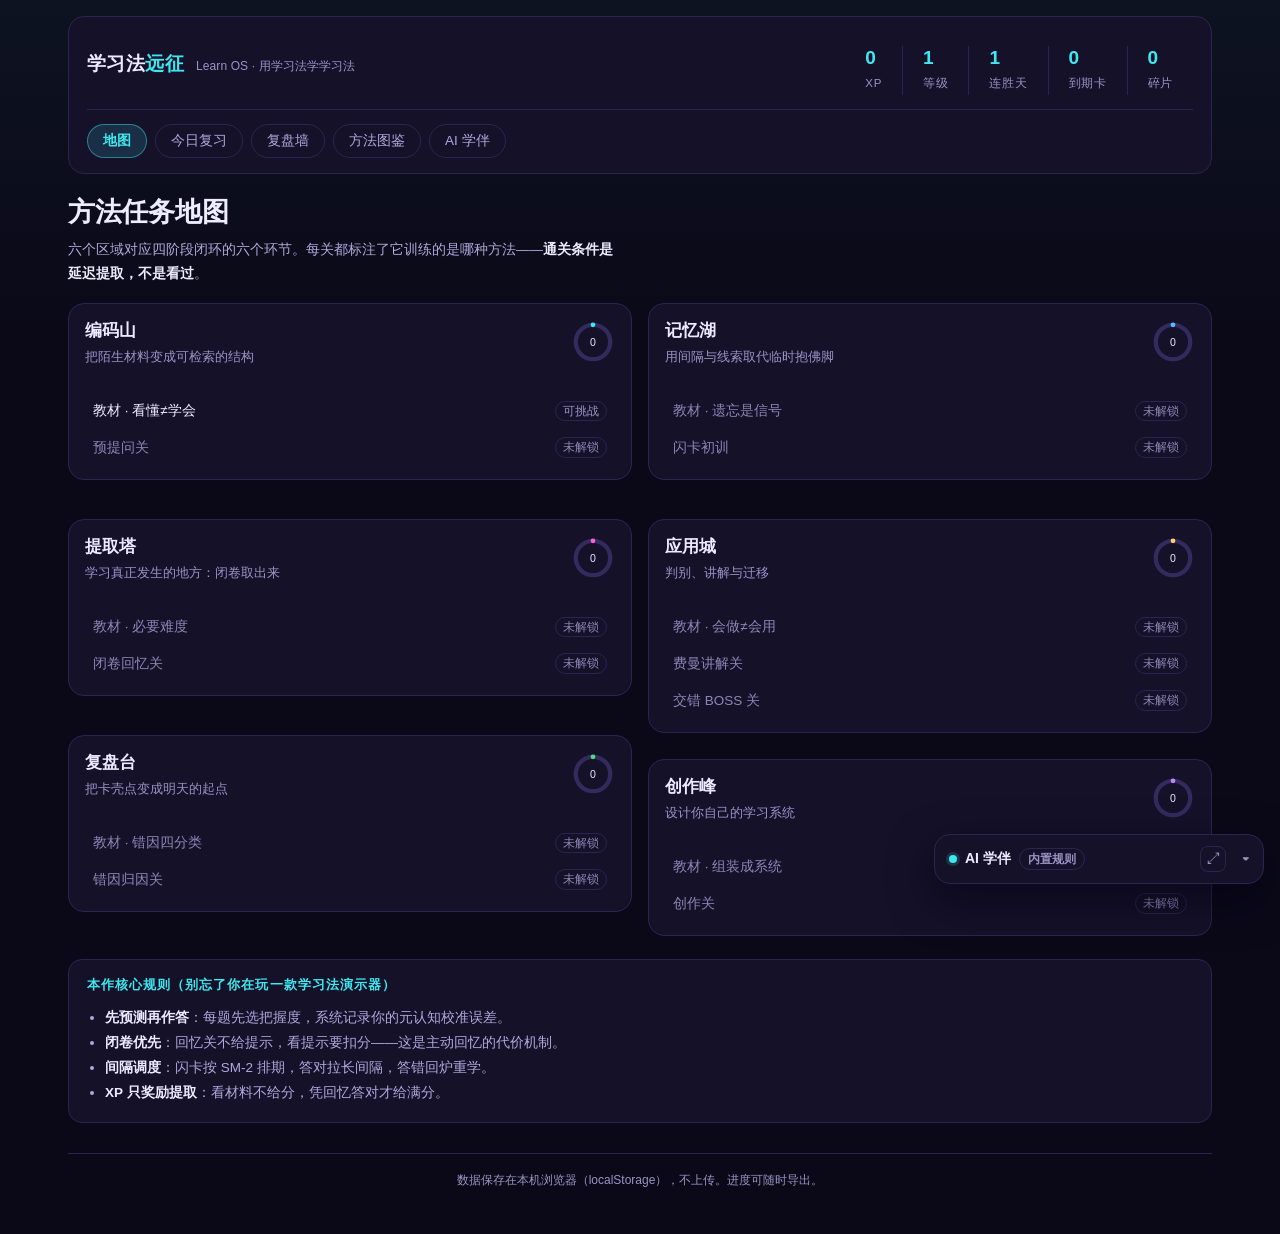
==== commit e2c4350b: "scaffold: 同步「通向实在之路」的最新设计（深空三级表面 / 瀑布流地图 / 楷体长文层 / 学伴分屏） - styles.css 重写为完整设计系统：HUD 网格信息带、780px 正文列宽" ====
--- a/docs/index.html
+++ b/docs/index.html
@@ -4,6 +4,8 @@
 <meta charset="utf-8">
 <meta name="viewport" content="width=device-width,initial-scale=1,viewport-fit=cover">
 <title>学习法远征 · Learn OS</title>
+<!-- 楷体子集：给长文正文用。文件由 build-kai-font.py 生成，换内容后重跑一次。 -->
+<link rel="stylesheet" href="kai-font.css">
 <link rel="stylesheet" href="styles.css">
 </head>
 <body>
@@ -13,7 +15,7 @@
   <!-- ============ 顶部 HUD ============ -->
   <header class="hud">
     <div class="hud-left">
-      <div class="logo">学习法远征</div>
+      <div class="logo">学习法<b>远征</b></div>
       <div class="sub">Learn OS · 用学习法学学习法</div>
     </div>
     <div class="hud-stats">
@@ -39,12 +41,12 @@
     <section class="view" id="view-map">
       <div class="view-head">
         <h1>方法任务地图</h1>
-        <p>六个区域对应四阶段闭环的六个环节。每关都标注了它训练的是哪种方法——通关条件是延迟提取，不是看过。</p>
+        <p>六个区域对应四阶段闭环的六个环节。每关都标注了它训练的是哪种方法——<b>通关条件是延迟提取，不是看过</b>。</p>
       </div>
       <div class="map" id="map-grid"></div>
 
       <div class="panel">
-        <h2>本作核心规则（别忘了你在玩一款学习法演示器）</h2>
+        <h2 class="panel-t">本作核心规则（别忘了你在玩一款学习法演示器）</h2>
         <ul class="rules">
           <li><b>先预测再作答</b>：每题先选把握度，系统记录你的元认知校准误差。</li>
           <li><b>闭卷优先</b>：回忆关不给提示，看提示要扣分——这是主动回忆的代价机制。</li>
@@ -58,7 +60,7 @@
     <section class="view hidden" id="view-recall">
       <div class="view-head">
         <h1>今日复习队列</h1>
-        <p>SM-2 调度：到期卡优先，新卡每日上限 20 张。评分决定下次出现的时间，答错立刻回炉。</p>
+        <p>SM-2 调度：到期卡优先，新卡每日上限 20 张。评分决定下次出现的时间，答错立刻回炉。队列只从<b>已通关</b>的区域出卡——没读过的内容不会来考你。</p>
       </div>
       <div class="recall-wrap">
         <div class="card-box" id="recall-box">
@@ -88,29 +90,29 @@
       </div>
       <div class="wall-grid">
         <div class="panel">
-          <h2>六区域掌握度</h2>
+          <h2 class="panel-t">六区域掌握度</h2>
           <div id="mastery-rings" class="rings"></div>
         </div>
         <div class="panel">
-          <h2>错因分布</h2>
+          <h2 class="panel-t">错因分布</h2>
           <div id="mistake-bars" class="bars"></div>
           <p class="hint">知识性错误占比下降才算真进步；表达类错误下降可能只是熟练度。</p>
         </div>
         <div class="panel">
-          <h2>元认知校准</h2>
+          <h2 class="panel-t">元认知校准</h2>
           <div id="calib" class="calib"></div>
           <p class="hint">校准误差 = |预测正确率 − 实际正确率|。误差越小，你越清楚自己哪里不会。</p>
         </div>
         <div class="panel">
-          <h2>连胜日历 · 近 14 天</h2>
+          <h2 class="panel-t">连胜日历 · 近 14 天</h2>
           <div id="streak-cal" class="cal"></div>
         </div>
         <div class="panel">
-          <h2>成就</h2>
+          <h2 class="panel-t">成就</h2>
           <div id="achv" class="achv"></div>
         </div>
         <div class="panel">
-          <h2>数据导出</h2>
+          <h2 class="panel-t">数据导出</h2>
           <p class="hint">所有进度可导出，避免平台锁定与黑箱算法。</p>
           <div class="row-btns">
             <button class="btn" id="exp-csv">导出 Anki 卡包 (CSV)</button>
@@ -145,7 +147,7 @@
       </div>
       <div class="prompt-grid" id="prompt-grid"></div>
       <div class="panel">
-        <h2>三条不可让渡的红线</h2>
+        <h2 class="panel-t">三条不可让渡的红线</h2>
         <ul class="rules">
           <li><b>先生成，后辅助</b>：任何任务先独立做，AI 只做批改与追问。</li>
           <li><b>答案不算产出</b>：不看 AI 文本重写一次，才算完成。</li>
@@ -157,6 +159,7 @@
     <!-- ---------- 关卡视图 ---------- -->
     <section class="view hidden" id="view-level">
       <button class="btn ghost back" id="level-back">← 返回地图</button>
+      <button class="btn ghost back" id="readmode-toggle" title="切换精读排版：大字号、宽行距，适合长时间阅读">阅读模式：关</button>
       <div class="level-head">
         <div class="lv-tag" id="lv-tag"></div>
         <h1 id="lv-title"></h1>
@@ -176,16 +179,25 @@
     <div class="npc-head" id="npc-toggle">
       <span class="dot"></span>
       <span>AI 学伴</span>
+      <span class="npc-badge" id="npc-badge">内置规则</span>
+      <button class="npc-exp" id="npc-expand" type="button" aria-label="展开学伴面板为分屏"
+              title="展开为分屏：学伴铺在右侧，和网页并排看">⤢</button>
       <span class="caret">▾</span>
     </div>
     <div class="npc-body" id="npc-body">
+      <div class="npc-modes" id="npc-modes">
+        <button class="btn small on" data-mode="ask" type="button">只追问</button>
+        <button class="btn small" data-mode="review" type="button">批改</button>
+      </div>
       <div class="chat" id="npc-chat"></div>
-      <input id="npc-input" class="npc-input" placeholder="先写下你自己的答案，再让学伴追问…">
+      <textarea id="npc-input" class="npc-input" rows="2"
+                placeholder="先写下你自己的答案，再让学伴追问…（Ctrl/⌘ + Enter 发送）"></textarea>
       <div class="row-btns">
-        <button class="btn small" id="npc-ask">让学伴追问</button>
-        <button class="btn small ghost" id="npc-mode">模式：只追问</button>
-      </div>
-      <div class="npc-tip">学伴默认不给答案。切到"批改"模式才会评价你的作答。</div>
+        <button class="btn small primary" id="npc-ask">发送</button>
+        <button class="btn small ghost" id="npc-clear">清空</button>
+        <button class="btn small ghost" id="npc-export">导出</button>
+      </div>
+      <div class="npc-tip">学伴默认不给答案。切到「批改」模式才会评价你的作答。</div>
     </div>
   </aside>
 
@@ -199,4 +211,4 @@
 <script src="engine.js"></script>
 <script src="app.js"></script>
 </body>
-</html>+</html>
--- a/docs/kai-font.css
+++ b/docs/kai-font.css
@@ -0,0 +1,16 @@
+/* 精读正文用的楷体，子集内嵌（1306 个字符）。
+   本文件由 build-kai-font.py 生成，勿手改。 */
+@font-face{
+  font-family:"KaiSubset";
+  font-style:normal;
+  font-weight:400;
+  font-display:swap;
+  src:url([data-uri]